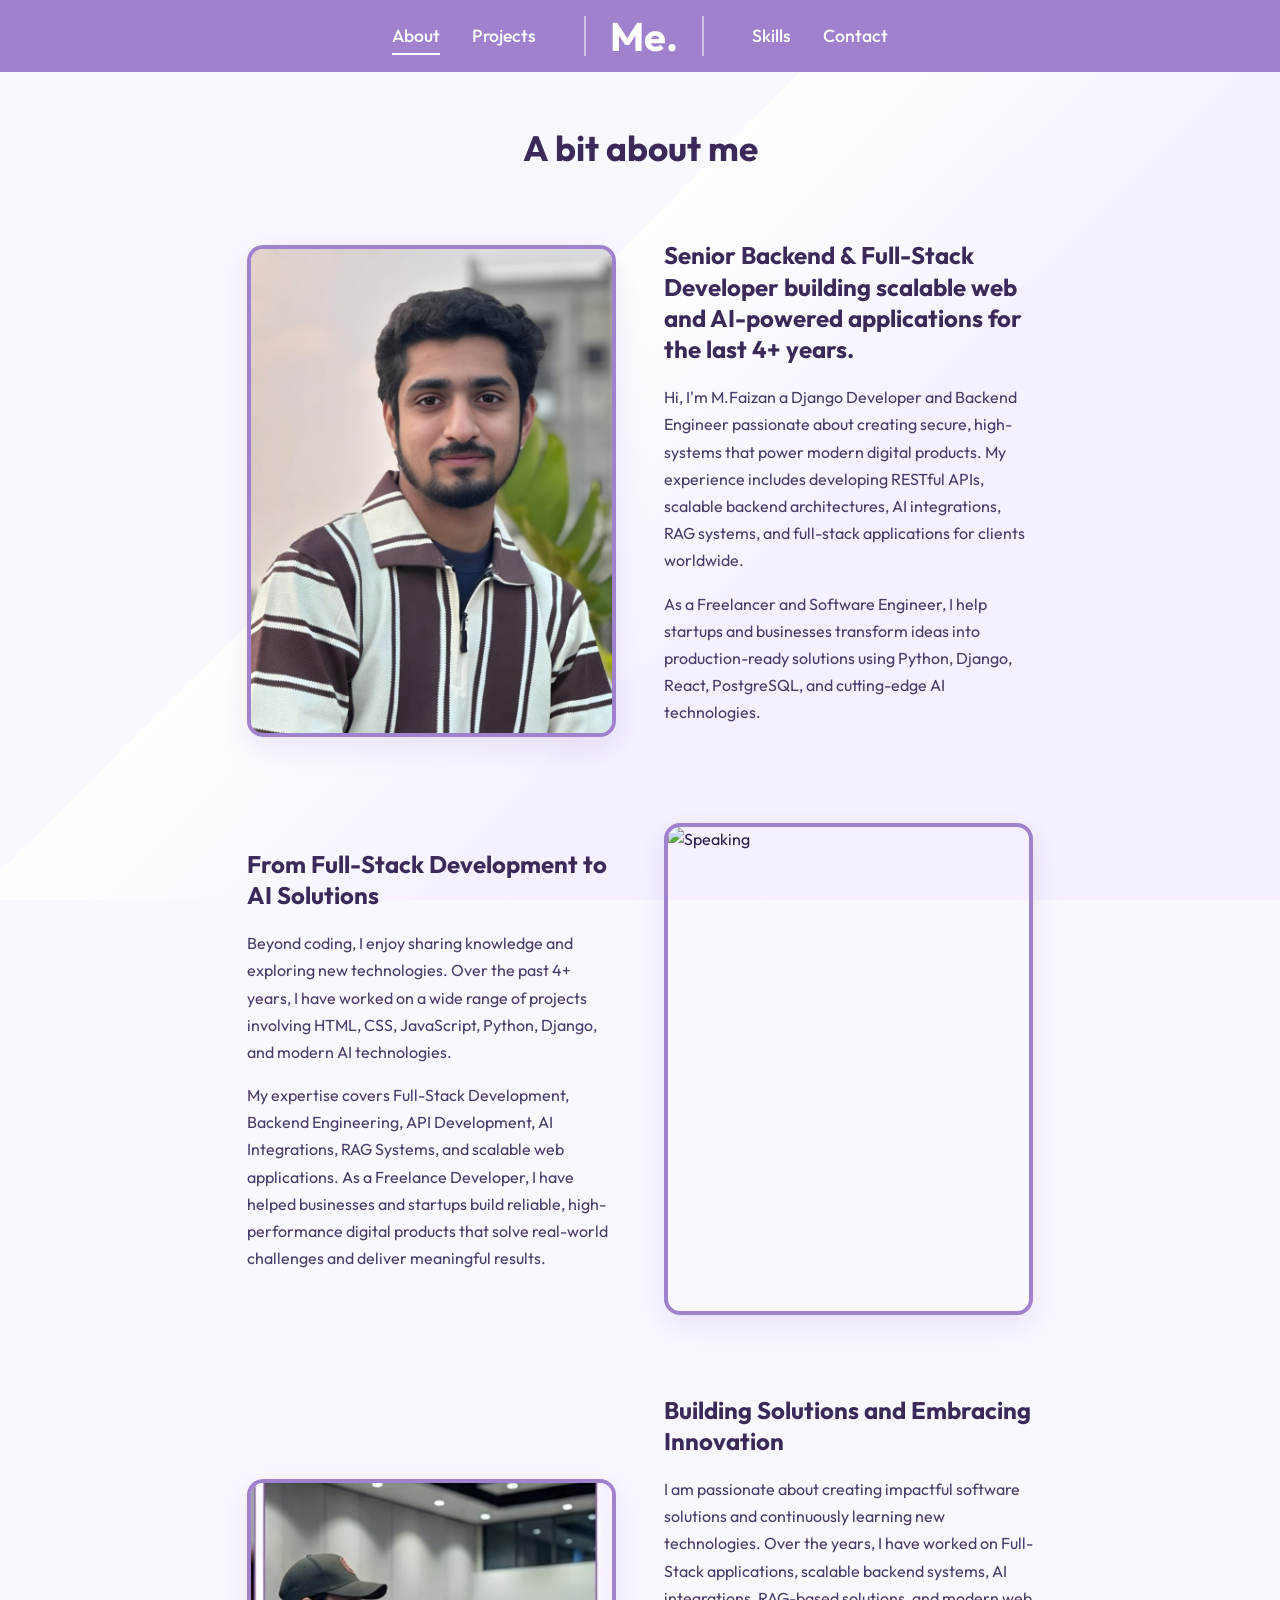
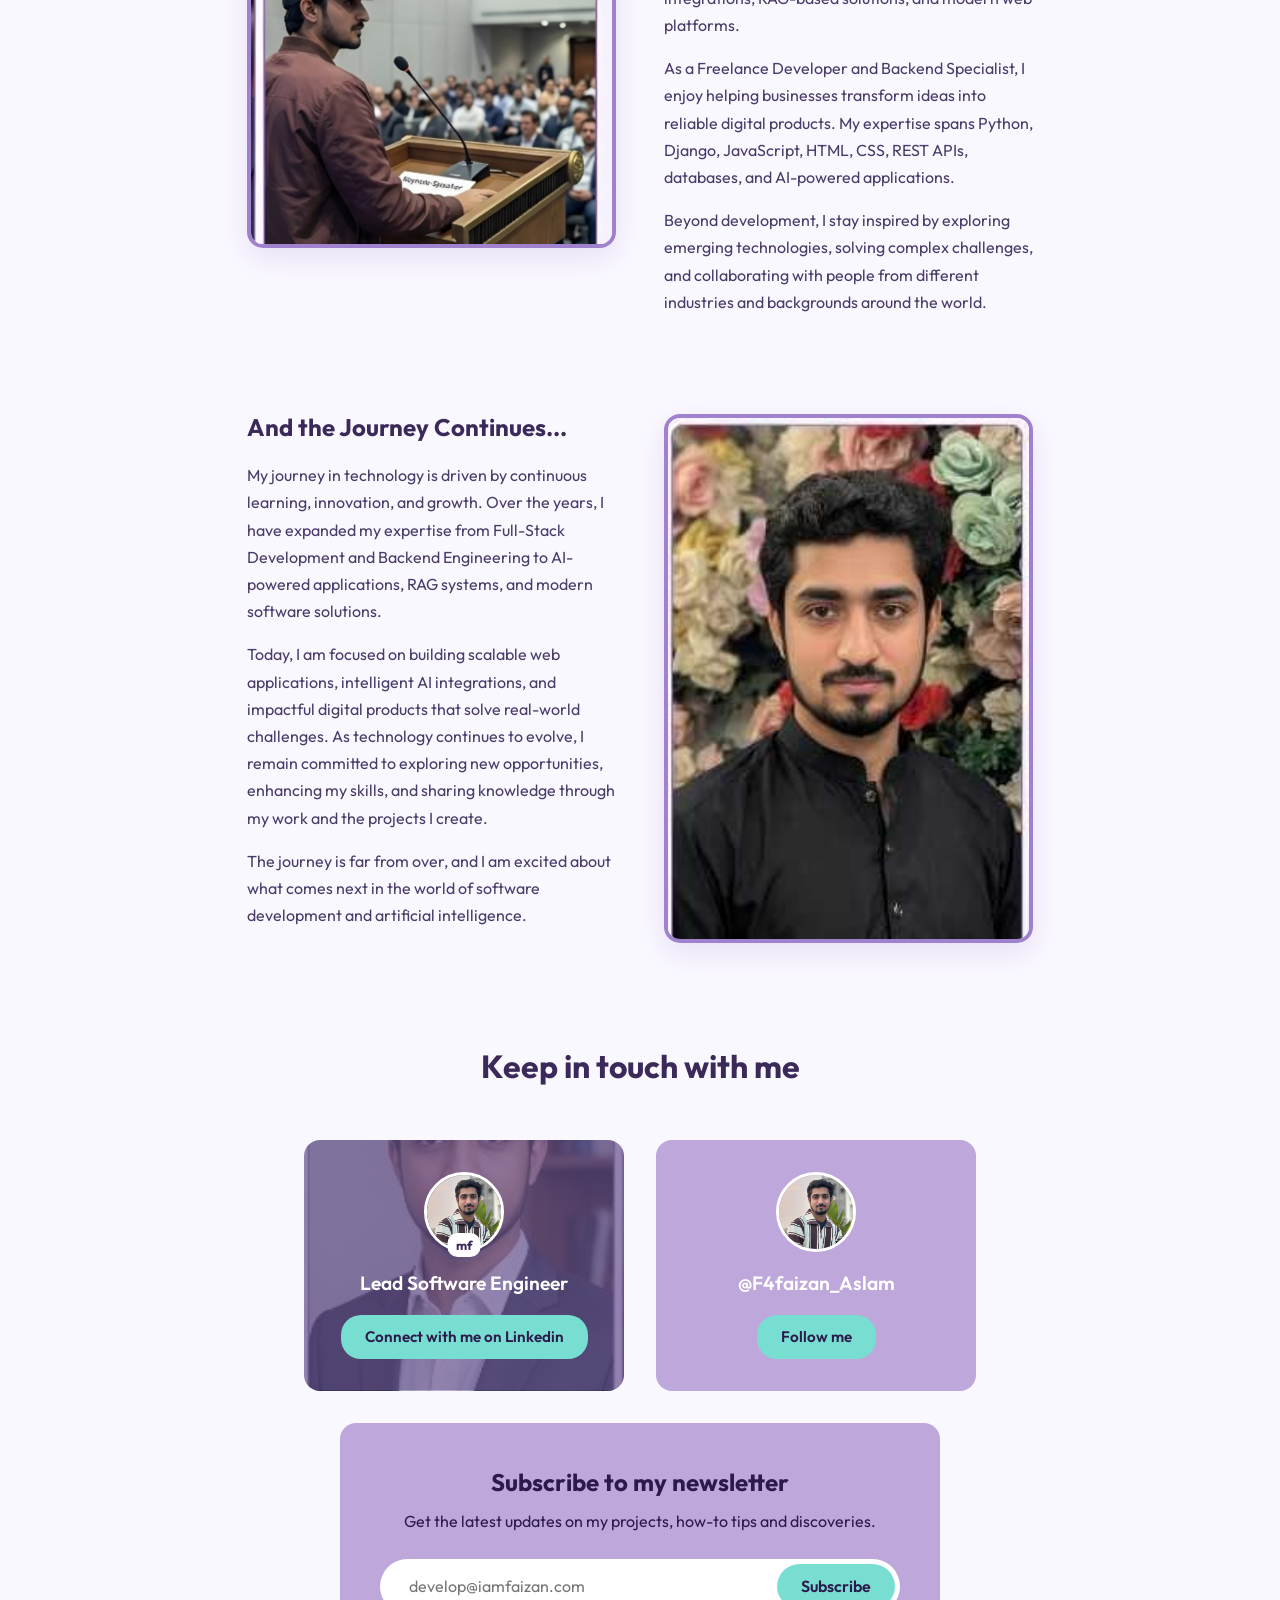
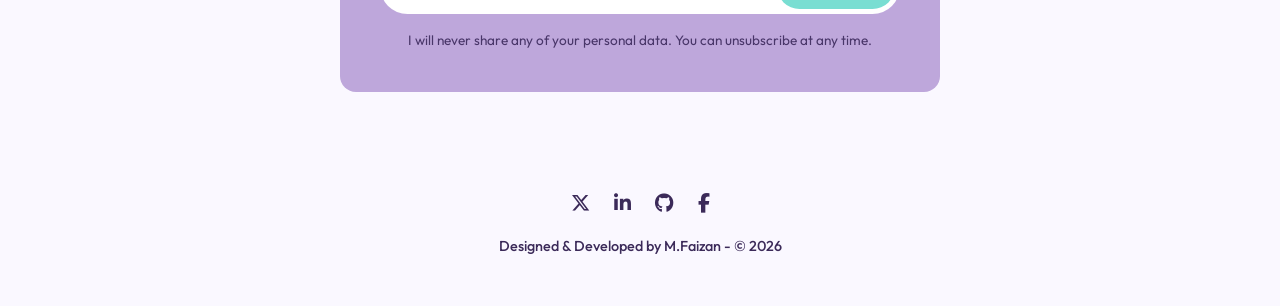
==== pages/About.html @ 6b193af8 "feat: initial commit for professional portfolio" ====
<!DOCTYPE html>
<html lang="en">
<head>
    <meta charset="UTF-8">
    <meta name="viewport" content="width=device-width, initial-scale=1.0">
    <title>Maya Shavin - About</title>
    <link rel="stylesheet" href="https://cdnjs.cloudflare.com/ajax/libs/font-awesome/6.5.2/css/all.min.css">
    <link href="https://fonts.googleapis.com/css2?family=Outfit:wght@300;400;500;600;700&display=swap" rel="stylesheet">
    <link rel="stylesheet" href="../css/style.css">
</head>
<body class="maya-layout">
    <nav class="maya-top-nav">
        <div class="nav-left">
            <a href="About.html" class="active">About</a>
            <a href="Projects.html">Projects</a>
        </div>
        <div class="nav-logo">
            <a href="Me.html" style="text-decoration: none; color: inherit;">
                <div class="logo-m">Me.</div>
            </a>
        </div>
        <div class="nav-right">
            <a href="Skills.html">Skills</a>
            <a href="contact.html">Contact</a>
        </div>
    </nav>

    <main class="maya-main-content">
        <section class="about-header-sec">
            <h1 class="about-title">A bit about me</h1>
        </section>

        <!-- ROW 1 -->
        <section class="maya-row row-image-left">
            <div class="maya-img-col">
                <img src="../images/avatar.jpg" alt="Maya Shavin">
            </div>
            <div class="maya-text-col">
                <h2>Senior Backend & Full-Stack Developer building scalable web and AI-powered applications for the last 4+ years.</h2>
                <p>Hi, I'm M.Faizan a Django Developer and Backend Engineer passionate about creating secure, high-systems that power modern digital products. My experience includes developing RESTful APIs, scalable backend architectures, AI integrations, RAG systems, and full-stack applications for clients worldwide.</p>
                <p>As a Freelancer and Software Engineer, I help startups and businesses transform ideas into production-ready solutions using Python, Django, React, PostgreSQL, and cutting-edge AI technologies.</p>
            </div>
        </section>

        <!-- ROW 2 -->
        <section class="maya-row row-image-right">
            <div class="maya-text-col">
                <h2>From Full-Stack Development to AI Solutions</h2>
                <p>Beyond coding, I enjoy sharing knowledge and exploring new technologies. Over the past 4+ years, I have worked on a wide range of projects involving HTML, CSS, JavaScript, Python, Django, and modern AI technologies.</p>
                <p>My expertise covers Full-Stack Development, Backend Engineering, API Development, AI Integrations, RAG Systems, and scalable web applications. As a Freelance Developer, I have helped businesses and startups build reliable, high-performance digital products that solve real-world challenges and deliver meaningful results.</p>
            </div>
            <div class="maya-img-col img-tall">
                <img src="../images/Gemini_Generated_Image_bkn9udbkn9udbkn9.png" alt="Speaking" fetchpriority="high">
            </div>
        </section>

        <!-- ROW 3 -->
        <section class="maya-row row-image-left">
            <div class="maya-img-col img-square">
                <img src="../images/box2.jpg" alt="Travel">
            </div>
            <div class="maya-text-col">
                <h2>Building Solutions and Embracing Innovation</h2>
                <p>I am passionate about creating impactful software solutions and continuously learning new technologies. Over the years, I have worked on Full-Stack applications, scalable backend systems, AI integrations, RAG-based solutions, and modern web platforms.</p>
                <p>As a Freelance Developer and Backend Specialist, I enjoy helping businesses transform ideas into reliable digital products. My expertise spans Python, Django, JavaScript, HTML, CSS, REST APIs, databases, and AI-powered applications.</p>
                <p>Beyond development, I stay inspired by exploring emerging technologies, solving complex challenges, and collaborating with people from different industries and backgrounds around the world.</p>
            </div>
        </section>

        <!-- ROW 4 -->
        <section class="maya-row row-image-right">
            <div class="maya-text-col">
                <h2>And the Journey Continues...</h2>
                <p>My journey in technology is driven by continuous learning, innovation, and growth. Over the years, I have expanded my expertise from Full-Stack Development and Backend Engineering to AI-powered applications, RAG systems, and modern software solutions.</p>
                <p>Today, I am focused on building scalable web applications, intelligent AI integrations, and impactful digital products that solve real-world challenges. As technology continues to evolve, I remain committed to exploring new opportunities, enhancing my skills, and sharing knowledge through my work and the projects I create.</p>
                <p>The journey is far from over, and I am excited about what comes next in the world of software development and artificial intelligence.</p>
            </div>
            <div class="maya-img-col img-natural">
                <img src="../images/box3.jpg" alt="Journey" style="object-position: top center;">
            </div>
        </section>

        <section class="keep-in-touch">
            <h2>Keep in touch with me</h2>
            <div class="touch-cards">
                <div class="touch-card linkedin-touch">
                    <div class="touch-avatar-wrap">
                        <img src="../images/avatar.jpg" alt="M.Faizan">
                        <div class="touch-name">mf</div>
                    </div>
                    <h3>Lead Software Engineer</h3>
                    <a href="https://www.linkedin.com/in/developbyfaizan" target="_blank" class="touch-btn touch-btn-cyan">Connect with me on Linkedin</a>
                </div>
                <div class="touch-card follow-touch">
                    <div class="touch-avatar-wrap">
                        <img src="../images/avatar.jpg" alt="M.Faizan">
                    </div>
                    <h3>@F4faizan_Aslam</h3>
                    <a href="https://x.com/F4faizan_Aslam" target="_blank" class="touch-btn touch-btn-cyan">Follow me</a>
                </div>
            </div>

            <div class="newsletter-box">
                <h3>Subscribe to my newsletter</h3>
                <p>Get the latest updates on my projects, how-to tips and discoveries.</p>
                <div class="newsletter-input-group">
                    <input type="email" id="newsletter-email" placeholder="develop@iamfaizan.com">
                    <button onclick="subscribeNewsletter()" class="touch-btn-cyan">Subscribe</button>
                </div>
                <div id="subscribe-message" style="display: none; color: #2c1a4d; margin-bottom: 1rem; font-weight: 600;"></div>
                <p class="privacy-text">I will never share any of your personal data. You can unsubscribe at any time.</p>
            </div>
        </section>
    </main>

    <footer class="maya-footer">
        <div class="maya-social-icons">
            <a href="https://x.com/F4faizan_Aslam" target="_blank"><i class="fa-brands fa-x-twitter"></i></a>
            <a href="https://www.linkedin.com/in/developbyfaizan" target="_blank"><i class="fa-brands fa-linkedin-in"></i></a>
            <a href="https://github.com/iamfaizan-ok" target="_blank"><i class="fa-brands fa-github"></i></a>
            <a href="https://www.facebook.com/share/1D6nk2pf7J/" target="_blank"><i class="fa-brands fa-facebook-f"></i></a>
        </div>
        <p>Designed & Developed by M.Faizan - © 2026</p>
    </footer>

    <script>
        function subscribeNewsletter() {
            var emailInput = document.getElementById('newsletter-email');
            var msg = document.getElementById('subscribe-message');
            if (emailInput.value.trim() !== '') {
                msg.textContent = "You have successfully subscribed to my newsletter. Thank you!";
                msg.style.display = 'block';
                emailInput.value = '';
            } else {
                msg.textContent = "Please enter your email address first.";
                msg.style.display = 'block';
            }
            
            setTimeout(function() {
                msg.style.display = 'none';
            }, 3000);
        }
    </script>
</body>
</html>
---- css/style.css ----
:root {
    --primary-purple: #956bd0;
    --light-purple: #d4c5eb;
    --bg-color: #faf6fc;
    --text-dark: #3a3a4c;
    --text-light: #6e6e80;
    --pink-btn: #f6b6cd;
    --cyan-btn: #89ded5;
    --white: #ffffff;
}

* {
    margin: 0;
    padding: 0;
    box-sizing: border-box;
}

body {
    font-family: 'Outfit', sans-serif;
    background-color: var(--bg-color);
    color: var(--text-dark);
    line-height: 1.6;
    background-image: linear-gradient(135deg, rgba(255, 255, 255, 0) 0%, rgba(255, 255, 255, 0) 40%, #ffffff 40%, #ffffff 60%, rgba(255, 255, 255, 0) 60%, rgba(255, 255, 255, 0) 100%);
    background-size: cover;
    background-attachment: fixed;
}

/* Navbar */
.navbar {
    background-color: var(--primary-purple);
    color: var(--white);
    display: flex;
    justify-content: center;
    align-items: center;
    padding: 1rem 2rem;
    gap: 3rem;
    position: sticky;
    top: 0;
    z-index: 1000;
}

.nav-links {
    display: flex;
    gap: 1.5rem;
}

.nav-links a {
    color: var(--white);
    text-decoration: none;
    font-weight: 500;
    font-size: 1.1rem;
    transition: opacity 0.3s;
}

.nav-links a:hover {
    opacity: 0.8;
}

.logo {
    display: flex;
    align-items: center;
    gap: 0.5rem;
    border-left: 2px solid rgba(255, 255, 255, 0.5);
    border-right: 2px solid rgba(255, 255, 255, 0.5);
    padding: 0 1.5rem;
}

.logo-m {
    font-size: 2.5rem;
    font-weight: 700;
    line-height: 1;
}

.logo-text {
    display: flex;
    flex-direction: column;
    font-size: 0.8rem;
    font-weight: 600;
    letter-spacing: 1px;
    line-height: 1.2;
}

/* Container */
.container {
    max-width: 1000px;
    margin: 0 auto;
    padding: 2rem;
}

/* Hero Section */
.hero {
    text-align: center;
    margin-top: 3rem;
}

.hero h1 {
    font-size: 2.2rem;
    font-weight: 600;
    margin-bottom: 3rem;
    color: var(--text-dark);
}

.image-grid {
    display: grid;
    grid-template-columns: 2fr 1fr 1fr;
    grid-template-rows: 200px 200px;
    gap: 1rem;
    margin-bottom: 4rem;
}

.grid-item {
    border-radius: 12px;
    overflow: hidden;
}

.grid-item img {
    width: 100%;
    height: 100%;
    object-fit: cover;
    display: block;
}

.item-1 {
    grid-row: 1 / 3;
    grid-column: 1 / 2;
}

.item-1 img {
    transform: scale(1.15);
    object-position: center 20%;
}

.item-2 {
    grid-row: 1 / 2;
    grid-column: 2 / 3;
}

.item-3 {
    grid-row: 1 / 2;
    grid-column: 3 / 4;
}

.item-3 img {
    object-fit: cover;
    object-position: center 15%;
}

.item-4 {
    grid-row: 2 / 3;
    grid-column: 2 / 4;
}

.item-4 img {
    object-position: center 20%;
    transform: scale(1.15);
}

/* Intro Section */
.intro {
    text-align: center;
    margin-bottom: 5rem;
}

.intro p {
    font-size: 1.2rem;
    font-weight: 400;
    margin-bottom: 2rem;
    color: var(--text-dark);
}

/* Buttons */
.btn {
    display: inline-flex;
    align-items: center;
    justify-content: center;
    gap: 0.5rem;
    padding: 0.8rem 1.5rem;
    border-radius: 30px;
    text-decoration: none;
    font-weight: 500;
    border: none;
    cursor: pointer;
    font-family: inherit;
    font-size: 1rem;
    transition: transform 0.2s, box-shadow 0.2s;
}

.btn:hover {
    transform: translateY(-2px);
    box-shadow: 0 4px 12px rgba(0, 0, 0, 0.1);
}

.btn-pink {
    background-color: var(--pink-btn);
    color: var(--text-dark);
}

.btn-cyan {
    background-color: var(--cyan-btn);
    color: var(--text-dark);
}

/* Blog Section */
.blog {
    text-align: center;
    margin-bottom: 5rem;
}

.blog h2 {
    color: var(--text-dark);
    font-size: 1.5rem;
    font-weight: 700;
    margin-bottom: 1rem;
    letter-spacing: 1px;
}

.blog>p {
    font-size: 1.1rem;
    margin-bottom: 3rem;
}

.blog-featured {
    width: 100%;
    border-radius: 12px;
    overflow: hidden;
    margin-bottom: 1rem;
    box-shadow: 0 10px 30px rgba(0, 0, 0, 0.05);
    aspect-ratio: 16 / 8; /* Notebook proportion */
}

.blog-featured img {
    width: 100%;
    height: 100%;
    object-fit: cover;
    transform: scale(1.3); /* Higher zoom to cut out all table background */
    object-position: center;
    display: block;
}

.ai-generated-text {
    font-size: 1.1rem;
    color: var(--text-dark);
    margin-bottom: 3rem;
    line-height: 1.6;
}

.blog-cards {
    display: grid;
    grid-template-columns: repeat(3, 1fr);
    gap: 1.5rem;
    margin-bottom: 3rem;
}

.card {
    background-color: var(--light-purple);
    border-radius: 12px;
    overflow: hidden;
    text-align: left;
    transition: transform 0.3s;
}

.card:hover {
    transform: translateY(-5px);
}

.card img {
    width: 100%;
    height: 160px;
    object-fit: cover;
}

.card-content {
    padding: 1.5rem;
}

.card-content h3 {
    font-size: 1.1rem;
    font-weight: 600;
    line-height: 1.4;
    color: var(--text-dark);
}

.btn-articles {
    padding: 0.6rem 1.5rem;
}

/* Quick Links */
.quick-links {
    text-align: center;
    margin-bottom: 3rem;
}

.quick-links h2 {
    font-size: 1.5rem;
    font-weight: 700;
    letter-spacing: 1px;
}

/* Social Cards */
.social-cards {
    display: flex;
    justify-content: center;
    gap: 2rem;
    margin-bottom: 4rem;
}

.social-card {
    background-color: var(--light-purple);
    border-radius: 16px;
    padding: 2rem;
    text-align: center;
    position: relative;
    overflow: hidden;
    box-shadow: 0 4px 15px rgba(0, 0, 0, 0.05);
}

.linkedin-card {
    flex: 2;
    background: linear-gradient(rgba(0, 0, 0, 0.5), rgba(0, 0, 0, 0.5)), url('../images/avatar.jpg') center/cover;
    color: white;
}

.linkedin-card h3 {
    color: white;
}

.follow-card {
    flex: 1;
}

.avatar-container {
    width: 80px;
    height: 80px;
    border-radius: 50%;
    overflow: hidden;
    margin: 0 auto 1rem;
    border: 3px solid var(--white);
}

.avatar-container img {
    width: 100%;
    height: 100%;
    object-fit: cover;
    object-position: top center;
}

.social-card h3 {
    font-size: 1.2rem;
    margin-bottom: 1.5rem;
    font-weight: 500;
}

/* Newsletter Section */
.newsletter {
    background-color: var(--light-purple);
    border-radius: 16px;
    padding: 3rem;
    text-align: center;
    margin-bottom: 4rem;
    max-width: 800px;
    margin-left: auto;
    margin-right: auto;
}

.newsletter h3 {
    font-size: 1.5rem;
    margin-bottom: 1rem;
    font-weight: 600;
}

.newsletter p {
    margin-bottom: 2rem;
    color: var(--text-dark);
}

.subscribe-form {
    display: flex;
    background-color: var(--white);
    border-radius: 30px;
    padding: 0.3rem;
    margin-bottom: 1rem;
    box-shadow: 0 2px 10px rgba(0, 0, 0, 0.05);
}

.subscribe-form input {
    flex: 1;
    border: none;
    padding: 0 1.5rem;
    font-family: inherit;
    font-size: 1rem;
    background: transparent;
    outline: none;
    color: var(--text-dark);
}

.subscribe-form button {
    padding: 0.8rem 2rem;
}

.disclaimer {
    font-size: 0.85rem !important;
    color: var(--text-light) !important;
    margin-bottom: 0 !important;
}

/* Footer */
footer {
    text-align: center;
    padding: 3rem 0;
    color: var(--text-dark);
}

.social-icons {
    display: flex;
    justify-content: center;
    gap: 1.5rem;
    margin-bottom: 1.5rem;
    font-size: 1.2rem;
}

.social-icons a {
    color: var(--text-dark);
    transition: color 0.3s;
}

.social-icons a:hover {
    color: var(--primary-purple);
}

footer p {
    font-size: 0.9rem;
    font-weight: 500;
}

@media (max-width: 768px) {
    .navbar {
        flex-direction: column;
        padding: 1rem;
        gap: 1rem;
    }

    .image-grid {
        grid-template-columns: 1fr;
        grid-template-rows: auto;
    }

    .item-1,
    .item-2,
    .item-3,
    .item-4 {
        grid-column: 1;
        grid-row: auto;
        height: 200px;
    }

    .blog-cards {
        grid-template-columns: 1fr;
    }

    .social-cards {
        flex-direction: column;
    }
}

/* Maya Layout specific styling for About.html */
body.maya-layout {
    background-color: #faf8ff;
    /* very light purple/pink background */
    font-family: 'Outfit', sans-serif;
    color: #2c1a4d;
    margin: 0;
    padding: 0;
    overflow-x: hidden;
}

/* Diagonal Background Accents (optional, simplified) */
body.maya-layout::before {
    content: '';
    position: fixed;
    top: 0;
    left: 0;
    right: 0;
    bottom: 0;
    background: linear-gradient(135deg, rgba(255, 255, 255, 0) 40%, rgba(240, 230, 255, 0.5) 60%);
    z-index: -1;
    pointer-events: none;
}

.maya-top-nav {
    display: flex;
    justify-content: center;
    align-items: center;
    background-color: #9f81cd;
    /* header purple */
    color: white;
    padding: 1rem 2rem;
    gap: 3rem;
    position: sticky;
    top: 0;
    z-index: 100;
}

.maya-top-nav a {
    color: white;
    text-decoration: none;
    font-weight: 500;
    font-size: 1.1rem;
    transition: opacity 0.3s;
    position: relative;
}

.maya-top-nav a:hover {
    opacity: 0.8;
}

.maya-top-nav a.active::after {
    content: '';
    position: absolute;
    bottom: -5px;
    left: 0;
    right: 0;
    height: 2px;
    background-color: white;
}

.nav-left,
.nav-right {
    display: flex;
    gap: 2rem;
    align-items: center;
}

.nav-logo {
    display: flex;
    align-items: center;
    gap: 1rem;
    border-left: 2px solid rgba(255, 255, 255, 0.5);
    border-right: 2px solid rgba(255, 255, 255, 0.5);
    padding: 0 1.5rem;
}

.logo-m {
    font-size: 2.5rem;
    font-weight: 700;
}

.logo-divider {
    width: 2px;
    height: 35px;
    background-color: rgba(255, 255, 255, 0.5);
}

.logo-text {
    font-size: 1rem;
    font-weight: 700;
    line-height: 1.1;
    letter-spacing: 1px;
}

.maya-main-content {
    max-width: 850px;
    margin: 0 auto;
    padding: 3rem 2rem;
}

.about-header-sec {
    text-align: center;
    margin-bottom: 4rem;
}

.about-title {
    font-size: 2.2rem;
    font-weight: 700;
    color: #3b2a59;
}

.maya-row {
    display: flex;
    gap: 3rem;
    align-items: center;
    margin-bottom: 5rem;
}

.maya-row.row-image-right {
    flex-direction: row;
}

.maya-row.row-image-left {
    flex-direction: row;
}

/* Flex behavior for columns */
.maya-text-col {
    flex: 1;
}

.maya-img-col {
    flex: 1;
    display: flex;
    justify-content: center;
}

.maya-img-col img {
    max-width: 100%;
    border-radius: 16px;
    border: 4px solid #9f81cd;
    box-shadow: 0 10px 30px rgba(159, 129, 205, 0.2);
    object-fit: cover;
}

/* Image Aspect Ratios based on screenshot */
.maya-img-col img {
    aspect-ratio: 3/4;
    /* default tall portrait */
    width: 100%;
    max-width: 400px;
    max-height: 500px;
}

.maya-img-col.img-tall img {
    aspect-ratio: 3/4;
}

.maya-img-col.img-square img {
    aspect-ratio: 1/1; /* Keeps it square as it originally was */
    width: 100%;
    height: 100%; /* Force height to fill the box */
    max-width: 100%;
    max-height: none;
    object-fit: cover; /* Ensures no white space */
    object-position: center;
}

.maya-img-col.img-natural img {
    aspect-ratio: auto;
    width: 100%;
    max-width: 100%;
    max-height: none;
    height: auto;
}

.maya-text-col h2 {
    font-size: 1.5rem;
    color: #3b2a59;
    margin-bottom: 1.2rem;
    line-height: 1.3;
}

.maya-text-col p {
    font-size: 1rem;
    line-height: 1.7;
    color: #4a3b69;
    margin-bottom: 1rem;
}

.inline-link {
    color: #2c1a4d;
    text-decoration: underline;
    font-weight: 600;
}

/* Keep in Touch section */
.keep-in-touch {
    text-align: center;
    margin-top: 6rem;
}

.keep-in-touch h2 {
    font-size: 2rem;
    color: #3b2a59;
    margin-bottom: 3rem;
}

.touch-cards {
    display: flex;
    justify-content: center;
    gap: 2rem;
    margin-bottom: 2rem;
}

.touch-card {
    background-color: #bea7db;
    border-radius: 16px;
    padding: 2rem;
    width: 320px;
    display: flex;
    flex-direction: column;
    align-items: center;
    color: white;
    position: relative;
    overflow: hidden;
}

.linkedin-touch {
    background-image: linear-gradient(rgba(100, 80, 140, 0.7), rgba(100, 80, 140, 0.7)), url('../images/box4.jpg');
    background-size: cover;
    background-position: center;
}

.touch-avatar-wrap {
    position: relative;
    width: 80px;
    height: 80px;
    margin-bottom: 1rem;
}

.touch-avatar-wrap img {
    width: 100%;
    height: 100%;
    border-radius: 50%;
    object-fit: cover;
    border: 3px solid white;
}

.touch-name {
    position: absolute;
    bottom: -5px;
    left: 50%;
    transform: translateX(-50%);
    background: white;
    color: #3b2a59;
    font-size: 0.8rem;
    font-weight: bold;
    padding: 2px 8px;
    border-radius: 10px;
}

.touch-card h3 {
    font-size: 1.2rem;
    margin-bottom: 1rem;
    font-weight: 600;
}

.touch-btn {
    text-decoration: none;
    padding: 0.6rem 1.5rem;
    border-radius: 20px;
    font-weight: 600;
    font-size: 0.95rem;
    display: inline-block;
    transition: opacity 0.3s;
}

.touch-btn:hover {
    opacity: 0.9;
}

.touch-btn-cyan {
    background-color: #79ded2;
    color: #2c1a4d;
    border: none;
    cursor: pointer;
}

/* Newsletter */
.newsletter-box {
    background-color: #bea7db;
    border-radius: 16px;
    padding: 2.5rem;
    max-width: 600px;
    margin: 0 auto;
    color: #2c1a4d;
}

.newsletter-box h3 {
    font-size: 1.5rem;
    margin-bottom: 0.5rem;
}

.newsletter-box p {
    font-size: 1rem;
    margin-bottom: 1.5rem;
}

.newsletter-input-group {
    display: flex;
    background: white;
    border-radius: 30px;
    padding: 5px;
    margin-bottom: 1rem;
}

.newsletter-input-group input {
    flex: 1;
    border: none;
    outline: none;
    padding: 0.8rem 1.5rem;
    border-radius: 30px;
    font-family: inherit;
    font-size: 1rem;
}

.newsletter-input-group button {
    padding: 0.8rem 1.5rem;
    border-radius: 30px;
    font-weight: 600;
    font-family: inherit;
    font-size: 1rem;
}

.privacy-text {
    font-size: 0.85rem !important;
    margin-bottom: 0 !important;
    opacity: 0.8;
}

/* Footer */
.maya-footer {
    text-align: center;
    padding: 3rem 2rem;
    color: #3b2a59;
}

.maya-social-icons {
    display: flex;
    justify-content: center;
    gap: 1.5rem;
    margin-bottom: 1rem;
}

.maya-social-icons a {
    color: #3b2a59;
    font-size: 1.2rem;
    transition: color 0.3s;
}

.maya-social-icons a:hover {
    color: #9f81cd;
}

.maya-footer p {
    font-size: 0.9rem;
    font-weight: 500;
}

/* VS Code Marketplace Mockup */
.marketplace-mockup {
    background: #fff;
    border: 1px solid #e0d8ef;
    border-radius: 8px;
    overflow: hidden;
    font-family: 'Segoe UI', Tahoma, Geneva, Verdana, sans-serif;
    box-shadow: 0 10px 30px rgba(159, 129, 205, 0.08);
    margin-bottom: 2rem;
}

.mp-navbar {
    background: #1e1e1e;
    color: #cccccc;
    display: flex;
    justify-content: space-between;
    align-items: center;
    padding: 8px 15px;
    font-size: 0.85rem;
}

.mp-nav-left {
    display: flex;
    align-items: center;
    gap: 8px;
    font-weight: 600;
}
.mp-nav-left i { color: #0078d7; font-size: 1.1rem; }

.mp-nav-right {
    display: flex;
    align-items: center;
    gap: 15px;
}

.mp-search {
    display: flex;
    align-items: center;
    background: #333333;
    border: 1px solid #555555;
    padding: 2px 8px;
    border-radius: 2px;
}
.mp-search input {
    background: transparent;
    border: none;
    color: white;
    outline: none;
    width: 150px;
    font-size: 0.8rem;
}

.mp-breadcrumbs {
    background: #252526;
    color: #cccccc;
    display: flex;
    justify-content: space-between;
    padding: 6px 15px;
    font-size: 0.8rem;
}
.mp-breadcrumbs a { color: #0078d7; text-decoration: none; }

.mp-header {
    display: flex;
    padding: 20px 30px;
    gap: 25px;
    background: #f4f6f8;
    border-bottom: 1px solid #e0e0e0;
}

.mp-icon {
    width: 100px;
    height: 100px;
    flex-shrink: 0;
    background: #e1e8ed;
    border-radius: 8px;
    overflow: hidden;
    display: flex;
    align-items: center;
    justify-content: center;
}
.mp-icon img {
    width: 100%;
    height: 100%;
    object-fit: cover;
}

.mp-header-info {
    flex: 1;
}

.mp-header-info h2 {
    font-size: 1.6rem;
    color: #1e1e1e;
    margin-bottom: 6px;
    display: flex;
    align-items: center;
    gap: 10px;
}

.mp-badge {
    background: #d83b01;
    color: white;
    font-size: 0.65rem;
    padding: 2px 6px;
    border-radius: 4px;
    text-transform: uppercase;
    font-weight: bold;
}

.mp-author {
    font-size: 0.85rem;
    color: #666;
    margin-bottom: 12px;
    display: flex;
    align-items: center;
    gap: 8px;
}
.mp-author i { color: #666; }
.mp-author i.fa-heart { color: #d83b01; }

.mp-header-info p {
    font-size: 0.95rem;
    color: #333;
    margin-bottom: 15px;
    max-width: 600px;
    line-height: 1.5;
}

.mp-actions {
    display: flex;
    align-items: center;
    gap: 15px;
}

.mp-btn-install {
    background: #0078d4;
    color: white;
    border: none;
    padding: 6px 20px;
    font-size: 0.9rem;
    font-weight: 600;
    border-radius: 2px;
    cursor: pointer;
}
.mp-btn-install:hover { background: #006cbe; }

.mp-trouble {
    font-size: 0.8rem;
    color: #0078d4;
    text-decoration: none;
}

.mp-tabs {
    display: flex;
    padding: 0 30px;
    border-bottom: 1px solid #e0e0e0;
    gap: 30px;
}

.mp-tabs span {
    padding: 12px 0;
    font-size: 0.9rem;
    color: #666;
    cursor: pointer;
    border-bottom: 2px solid transparent;
}
.mp-tabs span.active {
    color: #0078d4;
    border-bottom-color: #0078d4;
    font-weight: 600;
}

.mp-body {
    display: flex;
    padding: 25px 30px;
    gap: 40px;
}

.mp-content {
    flex: 3;
}
.mp-content h3 {
    font-size: 1.3rem;
    color: #1e1e1e;
    margin-bottom: 15px;
    border-bottom: 1px solid #eee;
    padding-bottom: 8px;
}

.mp-content p {
    font-size: 0.95rem;
    color: #333;
    line-height: 1.6;
    margin-bottom: 15px;
}

.mp-sidebar {
    flex: 1;
}

.mp-sidebar-section {
    margin-bottom: 25px;
}

.mp-sidebar-section h4 {
    font-size: 0.85rem;
    color: #666;
    margin-bottom: 8px;
    font-weight: 600;
}

.mp-tags {
    display: flex;
    flex-wrap: wrap;
    gap: 6px;
}

.mp-tag {
    border: 1px solid #ddd;
    padding: 2px 8px;
    font-size: 0.75rem;
    color: #444;
    border-radius: 2px;
    background: #fcfcfc;
}

/* Projects Hero */
.projects-hero {
    text-align: center;
    margin-bottom: 5rem;
    padding-top: 1rem;
}

.projects-hero h1 {
    font-size: 2.2rem;
    color: #3b2a59;
    font-weight: 700;
    margin-bottom: 2rem;
}

.projects-hero-links {
    display: flex;
    justify-content: center;
    align-items: center;
    gap: 2.5rem;
}

.btn-sponsor {
    background-color: #ffb6d3;
    color: #3b2a59;
    padding: 0.8rem 1.8rem;
    border-radius: 30px;
    text-decoration: none;
    font-weight: 600;
    display: inline-flex;
    align-items: center;
    gap: 0.5rem;
    transition: transform 0.2s, box-shadow 0.2s;
}

.btn-sponsor:hover {
    transform: translateY(-2px);
    box-shadow: 0 4px 12px rgba(255, 182, 211, 0.4);
}

.link-coffee {
    color: #48a9a6;
    text-decoration: none;
    font-weight: 600;
    display: inline-flex;
    align-items: center;
    gap: 0.5rem;
    border-bottom: 1px solid transparent;
    padding-bottom: 2px;
    transition: color 0.3s, border-color 0.3s;
}

.link-coffee i {
    color: #48a9a6;
}

.link-coffee:hover {
    color: #357a78;
    border-color: #357a78;
}

/* Projects Page specific */
.projects-page {
    max-width: 900px;
}

.project-item {
    margin-bottom: 5rem;
}

.project-card {
    background: #fff;
    border-radius: 12px;
    padding: 1.5rem;
    box-shadow: 0 10px 30px rgba(159, 129, 205, 0.08);
    margin-bottom: 1.5rem;
}

.browser-mockup {
    border-radius: 8px;
    overflow: hidden;
    background: #fff;
    border: 1px solid #e0d8ef;
    margin-bottom: 2rem;
}

.browser-header {
    background: #f5f5f5;
    border-bottom: 1px solid #e0d8ef;
    padding: 10px 15px;
    display: flex;
    align-items: center;
}

.browser-dots {
    display: flex;
    gap: 6px;
}

.browser-dots span {
    width: 12px;
    height: 12px;
    border-radius: 50%;
}

.dot-red {
    background: #ff5f56;
}

.dot-yellow {
    background: #ffbd2e;
}

.dot-green {
    background: #27c93f;
}

.browser-content {
    width: 100%;
}

.browser-content img {
    width: 100%;
    height: auto;
    display: block;
    /* Removed aspect-ratio and object-fit so the full image (header to footer) is visible */
}

/* Project Details Styling */
.project-details {
    padding: 0 1rem;
}

.project-header-row {
    display: flex;
    justify-content: space-between;
    align-items: center;
    margin-bottom: 0.5rem;
}

.project-title {
    font-size: 1.8rem;
    color: #3b2a59;
    font-weight: 700;
}

.project-links {
    display: flex;
    gap: 1rem;
}

.project-links a {
    color: #4a3b69;
    font-size: 1.2rem;
    transition: color 0.3s;
}

.project-links a:hover {
    color: #9f81cd;
}

.project-subtitle {
    font-size: 1rem;
    color: #6e6e80;
    margin-bottom: 2rem;
}

.project-meta-grid {
    display: grid;
    grid-template-columns: 1fr 2fr;
    gap: 2rem;
}

.meta-col h4 {
    font-size: 0.85rem;
    color: #6e6e80;
    margin-bottom: 0.8rem;
    text-transform: uppercase;
    letter-spacing: 1px;
}

.tag-list {
    display: flex;
    flex-wrap: wrap;
    gap: 0.5rem;
}

.tag {
    background: #fff;
    border: 1px solid #e0d8ef;
    color: #4a3b69;
    padding: 0.3rem 0.8rem;
    border-radius: 6px;
    font-size: 0.85rem;
    font-weight: 500;
    transition: background 0.3s;
}

.tag:hover {
    background: #f5f0fa;
}

.project-divider {
    border: 0;
    height: 1px;
    background: #e6ddf2;
    margin: 4rem 0;
}

/* Responsive tweaks */
@media (max-width: 768px) {
    .maya-top-nav {
        flex-direction: column;
        gap: 1rem;
    }

    .maya-row {
        flex-direction: column !important;
        gap: 2rem;
    }

    .touch-cards {
        flex-direction: column;
        align-items: center;
    }

    .project-header-row {
        flex-direction: column;
        align-items: flex-start;
        gap: 1rem;
    }

    .project-meta-grid {
        grid-template-columns: 1fr;
    }

    .laptop-mockup {
        width: 100%;
    }
}

/* Contact Page Specific */
.contact-page {
    max-width: 800px;
}

.contact-keep-in-touch {
    margin-bottom: 6rem;
    text-align: center;
}

.contact-keep-in-touch h1 {
    font-size: 2.2rem;
    color: #3b2a59;
    font-weight: 700;
    margin-bottom: 3rem;
    line-height: 1.3;
}

.contact-social-grid {
    display: grid;
    grid-template-columns: 3fr 2fr;
    gap: 1.5rem;
    margin-bottom: 1.5rem;
}

.contact-card {
    border-radius: 16px;
    padding: 2.5rem;
    display: flex;
    flex-direction: column;
    align-items: center;
    justify-content: center;
    box-shadow: 0 4px 15px rgba(0, 0, 0, 0.05);
}

.linkedin-card-wide {
    background: linear-gradient(rgba(100, 80, 140, 0.7), rgba(100, 80, 140, 0.7)), url('../images/box4.jpg');
    background-size: cover;
    background-position: center;
    color: white;
}

.linkedin-card-wide h3 {
    color: white;
    font-size: 1.3rem;
    margin-bottom: 1.5rem;
}

.follow-card-square {
    background-color: #d4c5eb;
    color: #3b2a59;
}

.follow-card-square h3 {
    color: #3b2a59;
    font-size: 1.3rem;
    margin-bottom: 1.5rem;
    font-weight: 600;
}

.contact-pill-btn {
    background-color: #89ded5;
    color: #2c1a4d;
    padding: 0.6rem 1.8rem;
    border-radius: 50px;
    font-weight: 600;
    text-decoration: none;
    display: inline-block;
    transition: opacity 0.3s;
}

.contact-pill-btn:hover {
    opacity: 0.9;
}

.contact-avatar {
    width: 80px;
    height: 80px;
    border-radius: 50%;
    border: 3px solid white;
    overflow: hidden;
    margin-bottom: 1rem;
}

.contact-avatar img {
    width: 100%;
    height: 100%;
    object-fit: cover;
}

.contact-newsletter {
    background-color: #d4c5eb;
    border-radius: 16px;
    padding: 2.5rem;
    text-align: left;
}

.contact-newsletter h3 {
    font-size: 1.3rem;
    color: #3b2a59;
    margin-bottom: 0.5rem;
    font-weight: 600;
}

.contact-newsletter p {
    color: #3b2a59;
    margin-bottom: 1.5rem;
}

.contact-newsletter .privacy-text {
    font-size: 0.85rem;
    margin-bottom: 0;
    opacity: 0.8;
}

.contact-newsletter .newsletter-input-group {
    display: flex;
    background: white;
    border-radius: 30px;
    padding: 5px;
    margin-bottom: 1rem;
}

.contact-newsletter .newsletter-input-group input {
    flex: 1;
    border: none;
    outline: none;
    padding: 0.8rem 1.5rem;
    border-radius: 30px;
    font-family: inherit;
    font-size: 1rem;
}

.contact-newsletter .btn-cyan {
    background-color: #89ded5;
    color: #2c1a4d;
    border: none;
    padding: 0.8rem 1.8rem;
    border-radius: 30px;
    font-weight: 600;
    cursor: pointer;
    text-decoration: none;
    transition: opacity 0.3s;
}

.contact-newsletter .btn-cyan:hover {
    opacity: 0.9;
}

/* Contact Form */
.contact-form-section {
    text-align: center;
}

.contact-form-section h2 {
    font-size: 1.8rem;
    color: #3b2a59;
    font-weight: 700;
    margin-bottom: 2rem;
}

.contact-form-box {
    background-color: #d4c5eb;
    border-radius: 16px;
    padding: 3rem;
    text-align: left;
}

.form-instruction {
    font-size: 0.85rem;
    color: #3b2a59;
    margin-bottom: 2rem;
}

.form-group {
    margin-bottom: 1.5rem;
}

.form-group label {
    display: block;
    font-weight: 600;
    color: #3b2a59;
    margin-bottom: 0.5rem;
}

.form-group label .required {
    color: #ff5f56;
}

.form-group input,
.form-group textarea {
    width: 100%;
    padding: 1rem;
    border: none;
    border-radius: 8px;
    background-color: white;
    font-family: inherit;
    font-size: 1rem;
    color: #3b2a59;
    outline: none;
    resize: vertical;
}

.form-group input::placeholder,
.form-group textarea::placeholder {
    color: #a0a0a0;
}

.form-actions {
    display: flex;
    align-items: center;
    gap: 1.5rem;
    margin-top: 2rem;
}

.btn-send {
    background-color: #ffb6d3;
    color: #3b2a59;
    border: none;
    padding: 0.8rem 1.8rem;
    border-radius: 30px;
    font-weight: 600;
    font-size: 1rem;
    cursor: pointer;
    display: inline-flex;
    align-items: center;
    gap: 0.5rem;
    transition: transform 0.2s, box-shadow 0.2s;
}

.btn-send:hover {
    transform: translateY(-2px);
    box-shadow: 0 4px 12px rgba(255, 182, 211, 0.4);
}

.btn-clear {
    background: transparent;
    border: none;
    color: #48a9a6;
    font-weight: 600;
    font-size: 1rem;
    cursor: pointer;
    text-decoration: none;
}

.btn-clear:hover {
    color: #357a78;
    text-decoration: underline;
}

@media (max-width: 768px) {
    .contact-social-grid {
        grid-template-columns: 1fr;
    }
}

/* Skills Page specific styles */
.skills-page {
    text-align: center;
    max-width: 1000px;
    margin: 0 auto;
}

.skills-hero {
    margin: 4rem auto;
    max-width: 800px;
}

.skills-hero h1 {
    font-size: 2.2rem;
    font-weight: 600;
    color: var(--text-dark);
    margin-bottom: 2rem;
    line-height: 1.4;
}

.skills-hero-action {
    margin-bottom: 4rem;
}

.skills-section {
    margin-bottom: 5rem;
    text-align: left;
}

.section-title {
    font-size: 1.3rem;
    font-weight: 500;
    color: var(--text-dark);
    margin-bottom: 2rem;
    display: flex;
    align-items: center;
    gap: 0.8rem;
}

.books-grid {
    display: grid;
    grid-template-columns: repeat(3, 1fr);
    gap: 1.5rem;
}

.book-card {
    background: var(--white);
    border-radius: 8px;
    overflow: hidden;
    display: flex;
    flex-direction: column;
    border: 1px solid #e0e0e0;
}

.book-img-wrapper {
    width: 100%;
    height: 300px;
    background: #f9f9f9;
    padding: 0;
    display: flex;
    justify-content: center;
    align-items: center;
    border-bottom: 1px solid #e0e0e0;
}

.book-img-wrapper img {
    width: 100%;
    height: 100%;
    object-fit: cover;
}

.book-info {
    padding: 1.5rem;
    display: flex;
    flex-direction: column;
    flex-grow: 1;
}

.book-info h3 {
    font-size: 1.15rem;
    font-weight: 600;
    margin-bottom: 1rem;
    color: var(--text-dark);
    line-height: 1.4;
}

.book-info p {
    font-size: 0.95rem;
    color: var(--text-light);
    margin-bottom: 2rem;
    flex-grow: 1;
}

.get-copy-link {
    color: var(--primary-purple);
    text-decoration: none;
    font-weight: 500;
    display: inline-flex;
    align-items: center;
    gap: 0.5rem;
    font-size: 0.95rem;
}

.get-copy-link:hover {
    text-decoration: underline;
}

/* Avatar circular image zoom */
.avatar img {
    object-fit: cover;
    transform: scale(1.5);
    object-position: center 20%;
}

@media (max-width: 768px) {
    .books-grid {
        grid-template-columns: 1fr;
    }
}
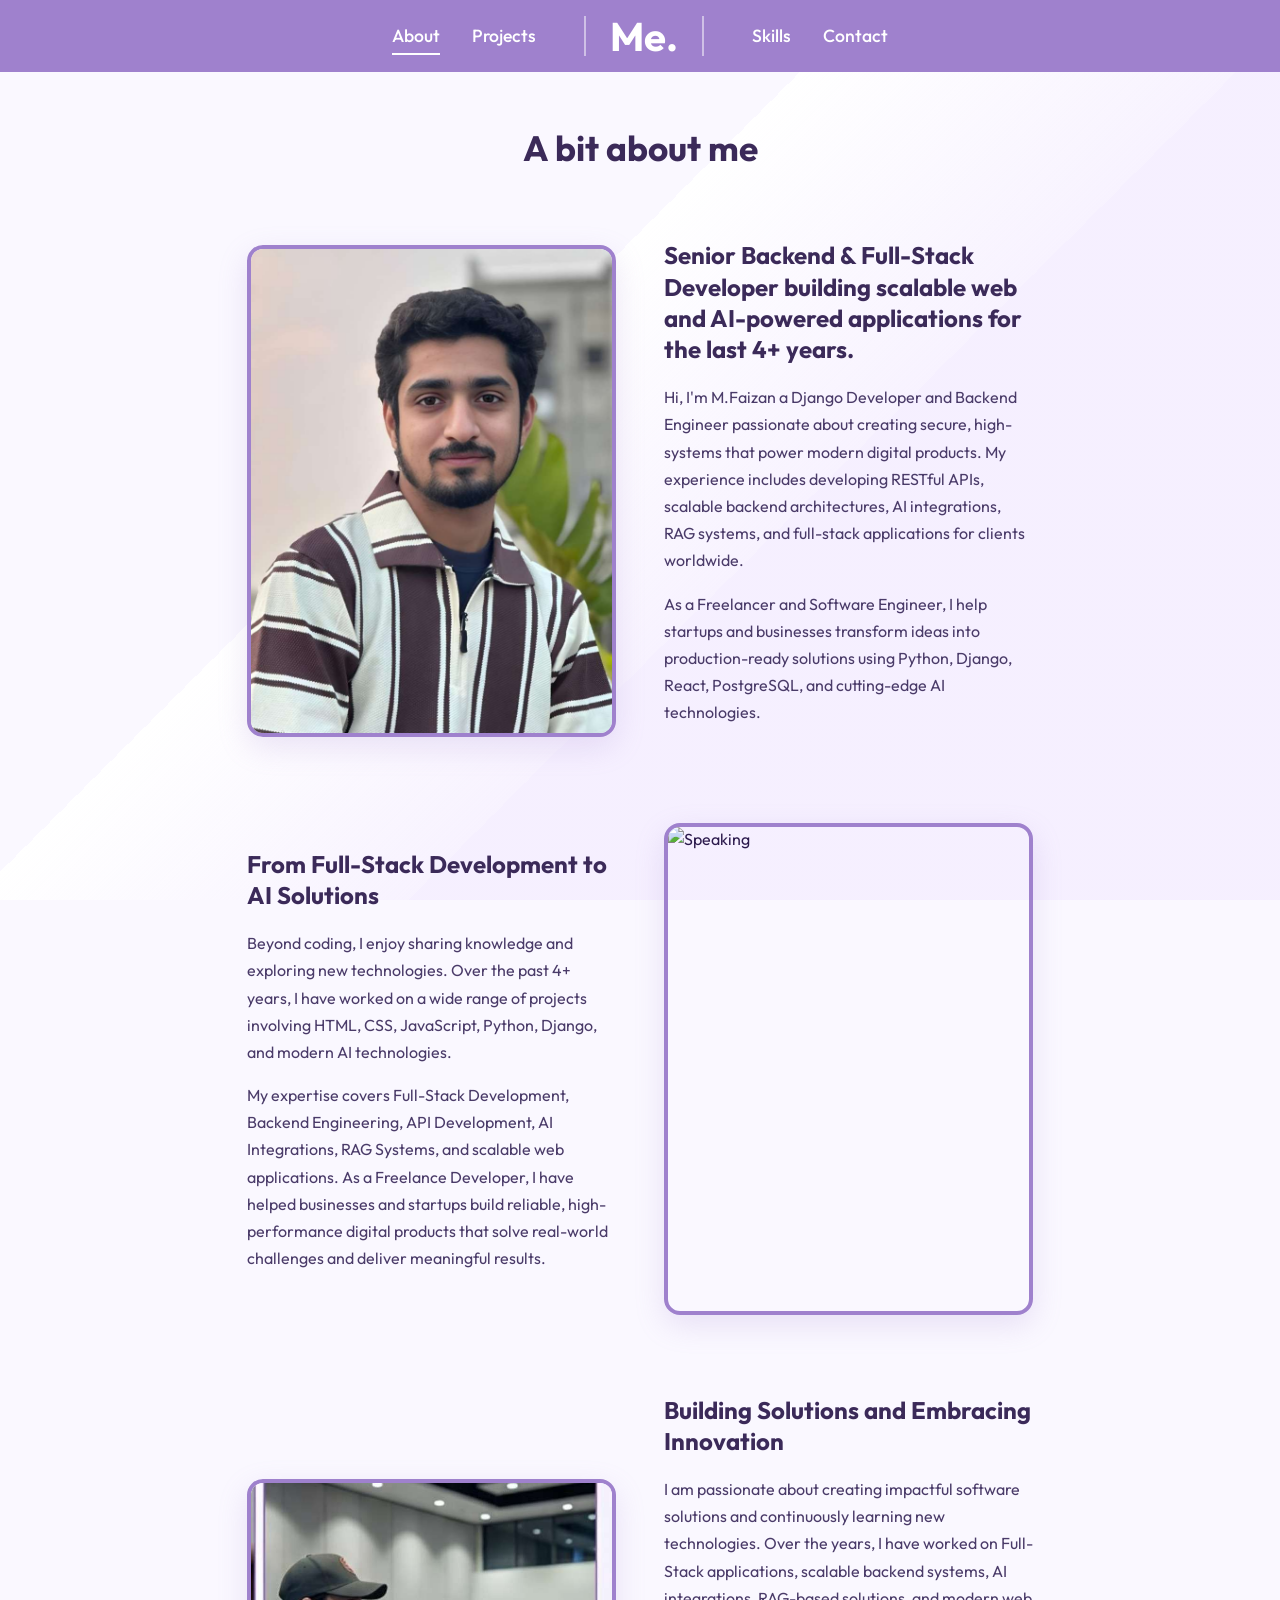
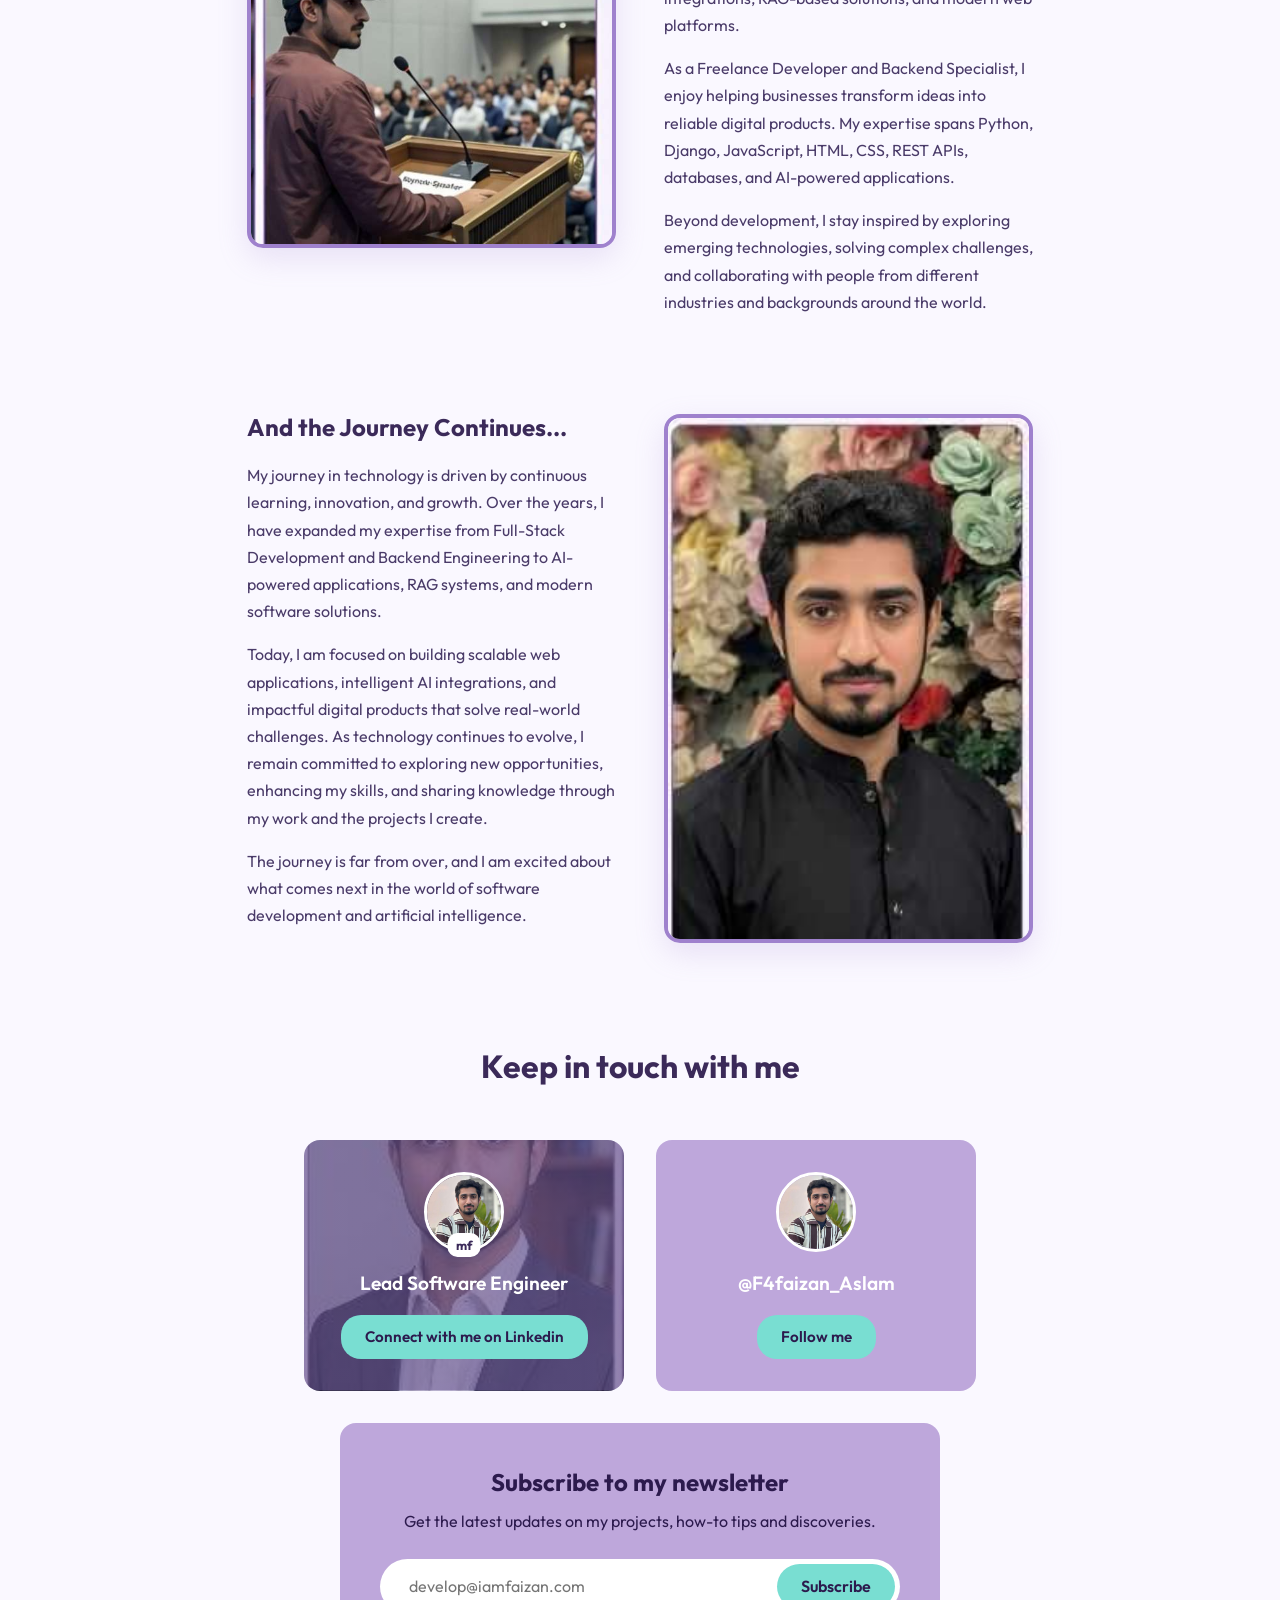
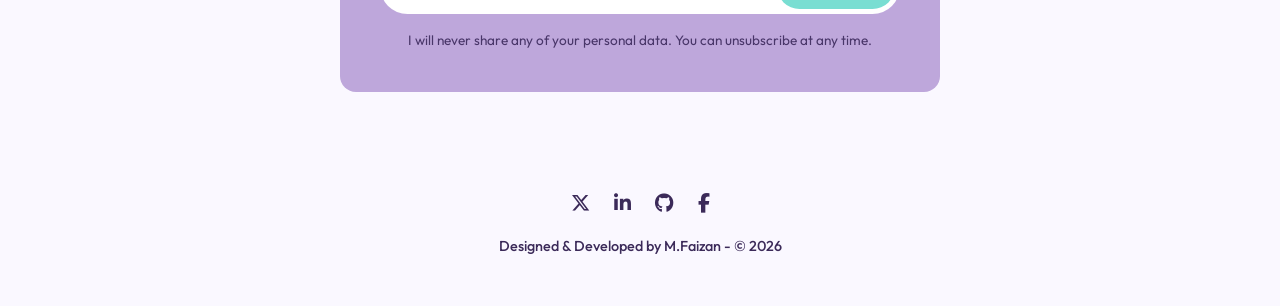
==== commit cfb98d4a: "feat: integrate EmailJS for newsletter subscriptions" ====
--- a/pages/About.html
+++ b/pages/About.html
@@ -123,11 +123,24 @@
         <p>Designed & Developed by M.Faizan - © 2026</p>
     </footer>
 
+    <script type="text/javascript" src="https://cdn.jsdelivr.net/npm/@emailjs/browser@4/dist/email.min.js"></script>
     <script>
+        // Initialize EmailJS
+        emailjs.init("486UEdCvkdmzOckxE");
+
         function subscribeNewsletter() {
             var emailInput = document.getElementById('newsletter-email');
             var msg = document.getElementById('subscribe-message');
             if (emailInput.value.trim() !== '') {
+                var subscriberEmail = emailInput.value.trim();
+                
+                // Send email using EmailJS
+                emailjs.send('service_hmmvbdh', 'template_60xp5rt', {
+                    name: "New Subscriber",
+                    email: subscriberEmail,
+                    message: "Someone just subscribed to your newsletter!"
+                });
+
                 msg.textContent = "You have successfully subscribed to my newsletter. Thank you!";
                 msg.style.display = 'block';
                 emailInput.value = '';
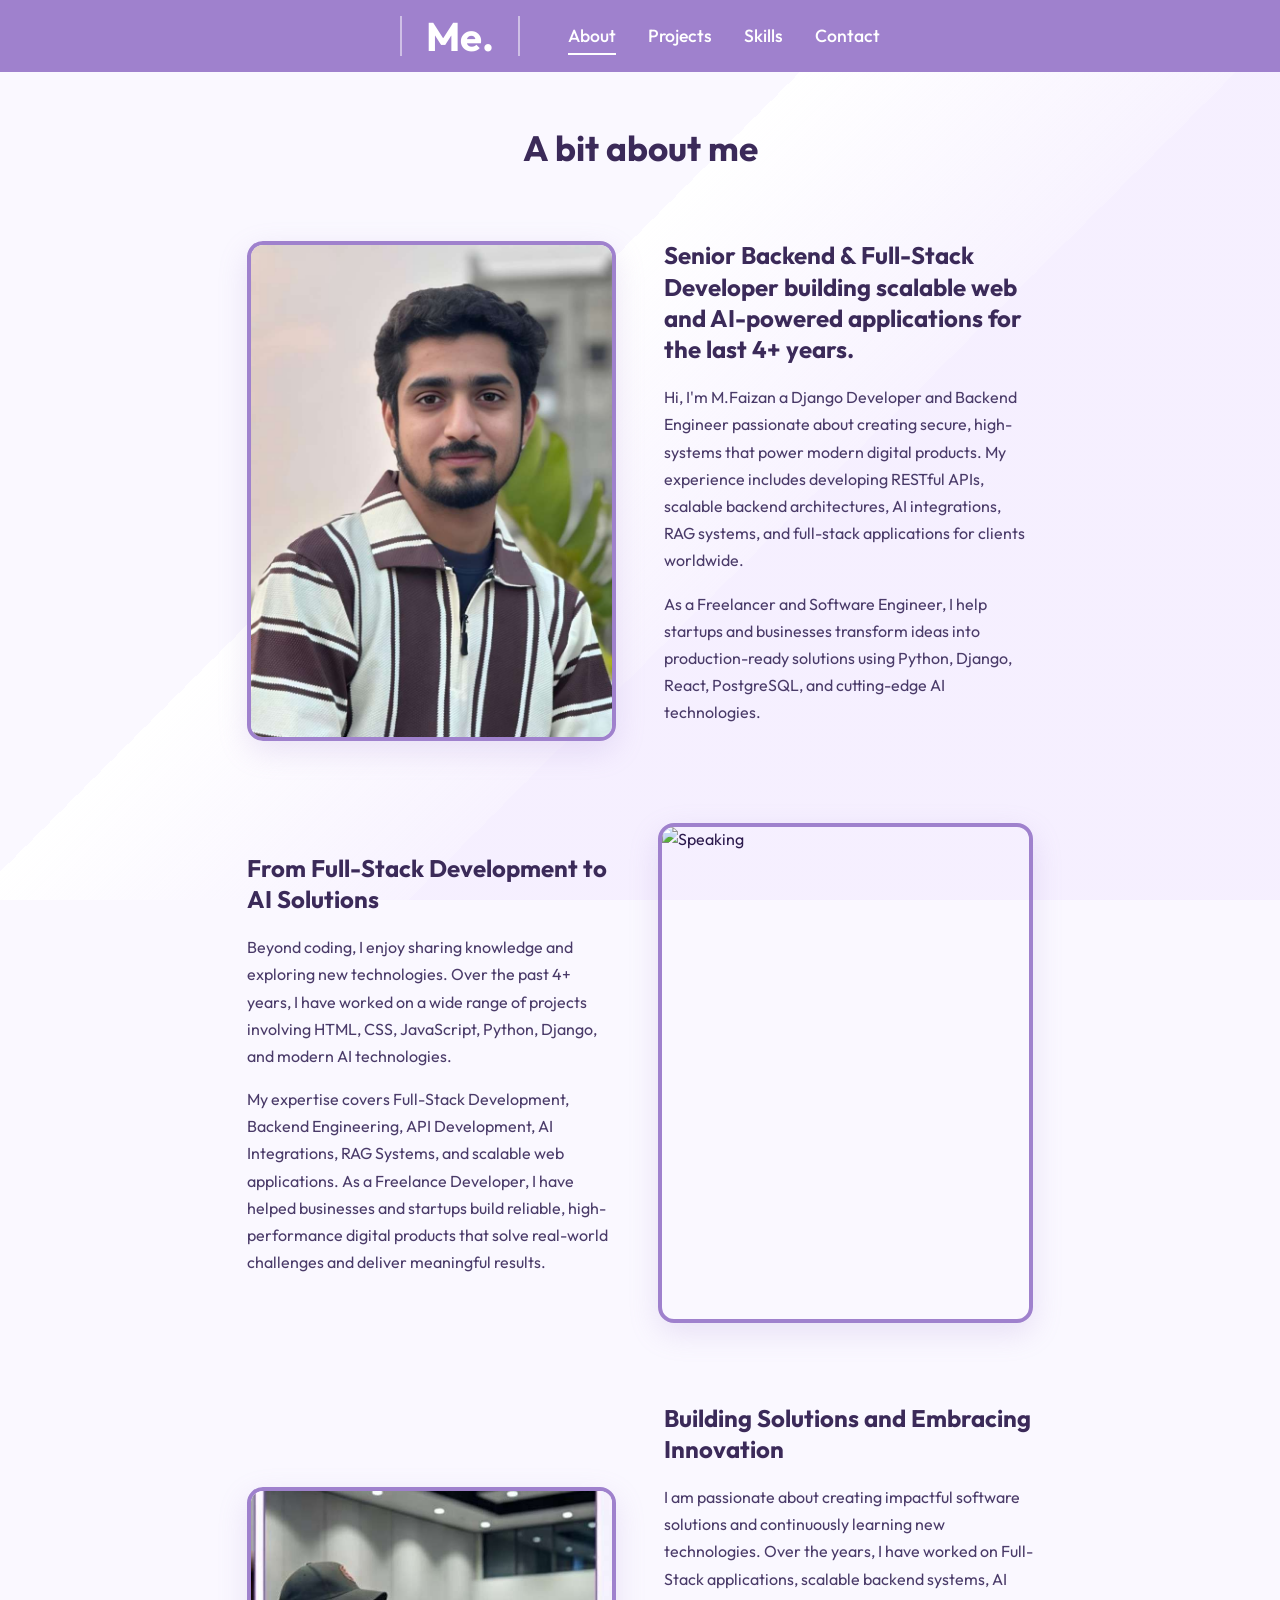
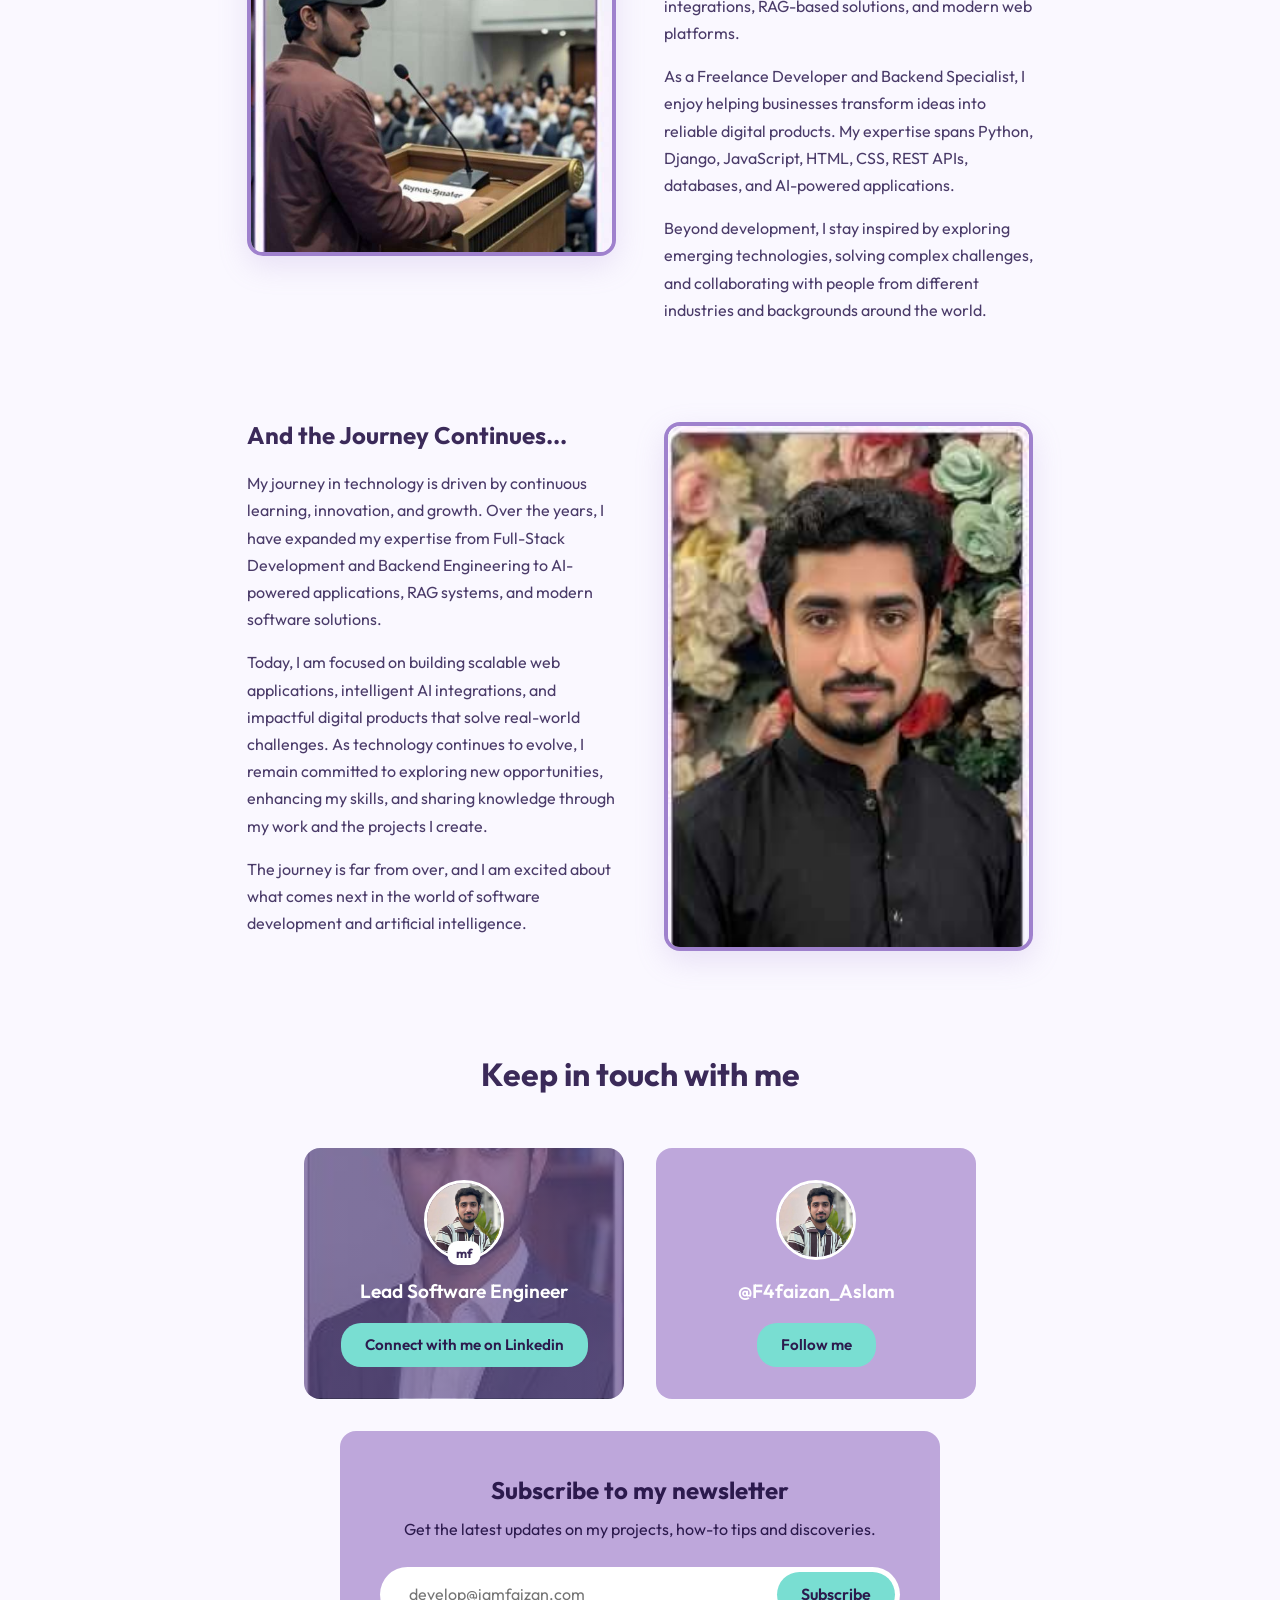
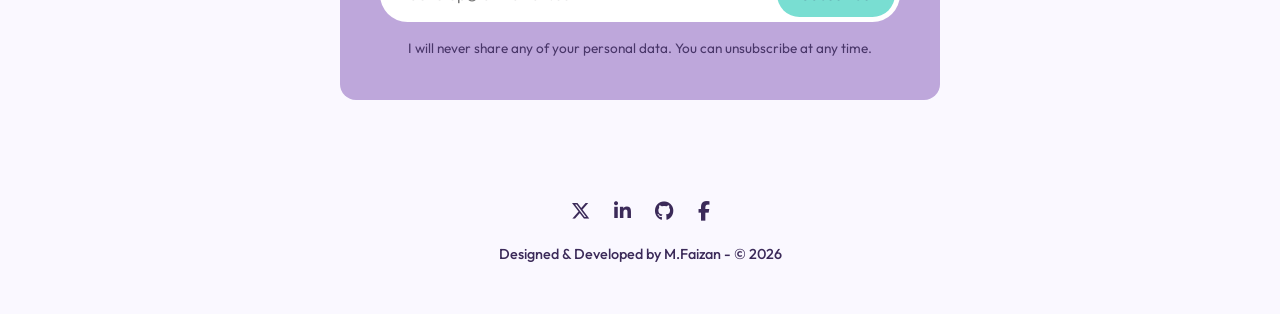
==== commit 24bfa27a: "fix: add mobile responsive hamburger menu and image lazy loading for all pages" ====
--- a/pages/About.html
+++ b/pages/About.html
@@ -10,16 +10,19 @@
 </head>
 <body class="maya-layout">
     <nav class="maya-top-nav">
-        <div class="nav-left">
-            <a href="About.html" class="active">About</a>
-            <a href="Projects.html">Projects</a>
-        </div>
         <div class="nav-logo">
             <a href="Me.html" style="text-decoration: none; color: inherit;">
                 <div class="logo-m">Me.</div>
             </a>
         </div>
-        <div class="nav-right">
+        <button class="hamburger maya-hamburger" id="maya-hamburger" aria-label="Toggle menu">
+            <span></span>
+            <span></span>
+            <span></span>
+        </button>
+        <div class="nav-mobile-links" id="maya-nav-links">
+            <a href="About.html" class="active">About</a>
+            <a href="Projects.html">Projects</a>
             <a href="Skills.html">Skills</a>
             <a href="contact.html">Contact</a>
         </div>
@@ -33,7 +36,7 @@
         <!-- ROW 1 -->
         <section class="maya-row row-image-left">
             <div class="maya-img-col">
-                <img src="../images/avatar.jpg" alt="Maya Shavin">
+                <img src="../images/avatar.jpg" alt="Maya Shavin" loading="lazy" decoding="async" width="400" height="500">
             </div>
             <div class="maya-text-col">
                 <h2>Senior Backend & Full-Stack Developer building scalable web and AI-powered applications for the last 4+ years.</h2>
@@ -50,14 +53,14 @@
                 <p>My expertise covers Full-Stack Development, Backend Engineering, API Development, AI Integrations, RAG Systems, and scalable web applications. As a Freelance Developer, I have helped businesses and startups build reliable, high-performance digital products that solve real-world challenges and deliver meaningful results.</p>
             </div>
             <div class="maya-img-col img-tall">
-                <img src="../images/Gemini_Generated_Image_bkn9udbkn9udbkn9.png" alt="Speaking" fetchpriority="high">
+                <img src="../images/Gemini_Generated_Image_bkn9udbkn9udbkn9.png" alt="Speaking" loading="lazy" decoding="async" width="400" height="500">
             </div>
         </section>
 
         <!-- ROW 3 -->
         <section class="maya-row row-image-left">
             <div class="maya-img-col img-square">
-                <img src="../images/box2.jpg" alt="Travel">
+                <img src="../images/box2.jpg" alt="Travel" loading="lazy" decoding="async" width="400" height="400">
             </div>
             <div class="maya-text-col">
                 <h2>Building Solutions and Embracing Innovation</h2>
@@ -76,7 +79,7 @@
                 <p>The journey is far from over, and I am excited about what comes next in the world of software development and artificial intelligence.</p>
             </div>
             <div class="maya-img-col img-natural">
-                <img src="../images/box3.jpg" alt="Journey" style="object-position: top center;">
+                <img src="../images/box3.jpg" alt="Journey" loading="lazy" decoding="async" width="400" height="300" style="object-position: top center;">
             </div>
         </section>
 
@@ -125,6 +128,20 @@
 
     <script type="text/javascript" src="https://cdn.jsdelivr.net/npm/@emailjs/browser@4/dist/email.min.js"></script>
     <script>
+        // Hamburger Menu Toggle
+        const mayaHamburger = document.getElementById('maya-hamburger');
+        const mayaNavLinks = document.getElementById('maya-nav-links');
+        mayaHamburger.addEventListener('click', function() {
+            mayaHamburger.classList.toggle('active');
+            mayaNavLinks.classList.toggle('open');
+        });
+        mayaNavLinks.querySelectorAll('a').forEach(function(link) {
+            link.addEventListener('click', function() {
+                mayaHamburger.classList.remove('active');
+                mayaNavLinks.classList.remove('open');
+            });
+        });
+
         // Initialize EmailJS
         emailjs.init("486UEdCvkdmzOckxE");
 
@@ -136,9 +153,9 @@
                 
                 // Send email using EmailJS
                 emailjs.send('service_hmmvbdh', 'template_60xp5rt', {
-                    name: "New Subscriber",
-                    email: subscriberEmail,
-                    message: "Someone just subscribed to your newsletter!"
+                    from_name: "New Subscriber",
+                    from_email: subscriberEmail,
+                    from_message: "Someone just subscribed to your newsletter!"
                 });
 
                 msg.textContent = "You have successfully subscribed to my newsletter. Thank you!";
--- a/css/style.css
+++ b/css/style.css
@@ -432,25 +432,161 @@
     font-weight: 500;
 }
 
+/* ===== DESKTOP - Hamburger hidden, links visible ===== */
+@media (min-width: 769px) {
+    .hamburger,
+    .maya-hamburger {
+        display: none !important;
+    }
+
+    /* Me.html: logo in center, links on sides */
+    .navbar {
+        justify-content: center;
+        gap: 3rem;
+    }
+
+    .nav-links {
+        display: flex !important;
+        flex-direction: row !important;
+        background: none !important;
+        border: none !important;
+        padding: 0 !important;
+        gap: 1.5rem !important;
+    }
+
+    .nav-links a {
+        padding: 0 !important;
+        border: none !important;
+    }
+
+    /* About/Contact/Projects/Skills pages nav */
+    .maya-top-nav {
+        justify-content: center;
+        gap: 3rem;
+    }
+
+    .nav-mobile-links {
+        display: flex !important;
+        flex-direction: row !important;
+        background: none !important;
+        border: none !important;
+        gap: 2rem !important;
+    }
+
+    .nav-mobile-links a {
+        padding: 0 !important;
+        border: none !important;
+        font-size: 1.1rem !important;
+    }
+}
+
+/* ===== HAMBURGER MENU ===== */
+.hamburger {
+    display: none;
+    flex-direction: column;
+    gap: 5px;
+    cursor: pointer;
+    padding: 8px;
+    background: none;
+    border: none;
+    z-index: 1100;
+}
+
+.hamburger span {
+    display: block;
+    width: 25px;
+    height: 3px;
+    background-color: white;
+    border-radius: 3px;
+    transition: all 0.3s ease;
+}
+
+.hamburger.active span:nth-child(1) {
+    transform: rotate(45deg) translate(5px, 6px);
+}
+
+.hamburger.active span:nth-child(2) {
+    opacity: 0;
+}
+
+.hamburger.active span:nth-child(3) {
+    transform: rotate(-45deg) translate(5px, -6px);
+}
+
+/* ===== MOBILE MEDIA QUERY - Me.html navbar ===== */
 @media (max-width: 768px) {
     .navbar {
+        flex-wrap: wrap;
+        justify-content: space-between;
+        padding: 0.8rem 1rem;
+        gap: 0;
+        position: relative;
+    }
+
+    .hamburger {
+        display: flex;
+        order: 3;
+    }
+
+    .logo {
+        order: 1;
+        border: none;
+        padding: 0;
+    }
+
+    .nav-links {
+        display: none;
         flex-direction: column;
-        padding: 1rem;
-        gap: 1rem;
+        width: 100%;
+        order: 4;
+        gap: 0;
+        background-color: var(--primary-purple);
+        padding: 0.5rem 0;
+        border-top: 1px solid rgba(255,255,255,0.2);
+    }
+
+    .nav-links.open {
+        display: flex;
+    }
+
+    .nav-links a {
+        padding: 0.8rem 1.5rem;
+        font-size: 1rem;
+        border-bottom: 1px solid rgba(255,255,255,0.1);
+    }
+
+    .hero h1 {
+        font-size: 1.5rem;
+        margin-bottom: 1.5rem;
     }
 
     .image-grid {
         grid-template-columns: 1fr;
         grid-template-rows: auto;
+        gap: 0.7rem;
     }
 
     .item-1,
     .item-2,
     .item-3,
     .item-4 {
-        grid-column: 1;
-        grid-row: auto;
-        height: 200px;
+        grid-column: 1 !important;
+        grid-row: auto !important;
+        height: 220px;
+    }
+
+    .item-1 img {
+        transform: none;
+        object-position: center center;
+    }
+
+    .item-4 img {
+        transform: none;
+        object-position: center center;
+    }
+
+    .intro p {
+        font-size: 1rem;
     }
 
     .blog-cards {
@@ -459,6 +595,35 @@
 
     .social-cards {
         flex-direction: column;
+    }
+
+    .social-card {
+        width: 100%;
+    }
+
+    .newsletter {
+        padding: 2rem 1.2rem;
+    }
+
+    .subscribe-form {
+        flex-direction: column;
+        border-radius: 12px;
+        gap: 0.5rem;
+        padding: 0.5rem;
+    }
+
+    .subscribe-form input {
+        padding: 0.8rem 1rem;
+        text-align: center;
+    }
+
+    .subscribe-form button {
+        width: 100%;
+        border-radius: 20px;
+    }
+
+    .container {
+        padding: 1.2rem;
     }
 }
 
@@ -1268,21 +1433,122 @@
     margin: 4rem 0;
 }
 
-/* Responsive tweaks */
+/* ===== MOBILE - maya-top-nav (About, Contact, Projects, Skills pages) ===== */
 @media (max-width: 768px) {
     .maya-top-nav {
+        flex-wrap: wrap;
+        justify-content: space-between;
+        padding: 0.8rem 1rem;
+        gap: 0;
+        position: relative;
+    }
+
+    .nav-left,
+    .nav-right {
+        display: none;
         flex-direction: column;
-        gap: 1rem;
+        width: 100%;
+        background-color: #9f81cd;
+        gap: 0;
+        padding: 0.5rem 0;
+    }
+
+    .nav-left.open,
+    .nav-right.open {
+        display: flex;
+    }
+
+    .nav-left a,
+    .nav-right a {
+        padding: 0.8rem 1.5rem;
+        border-bottom: 1px solid rgba(255,255,255,0.15);
+        font-size: 1rem;
+    }
+
+    .nav-logo {
+        order: 1;
+        border: none;
+        padding: 0;
+    }
+
+    .maya-hamburger {
+        display: flex;
+        order: 2;
+    }
+
+    .nav-mobile-links {
+        order: 3;
+        width: 100%;
+        display: none;
+        flex-direction: column;
+        background-color: #9f81cd;
+        border-top: 1px solid rgba(255,255,255,0.2);
+    }
+
+    .nav-mobile-links.open {
+        display: flex;
+    }
+
+    .nav-mobile-links a {
+        color: white;
+        text-decoration: none;
+        padding: 0.8rem 1.5rem;
+        font-size: 1rem;
+        font-weight: 500;
+        border-bottom: 1px solid rgba(255,255,255,0.15);
+        transition: background 0.2s;
+    }
+
+    .nav-mobile-links a:hover {
+        background: rgba(255,255,255,0.1);
     }
 
     .maya-row {
         flex-direction: column !important;
-        gap: 2rem;
+        gap: 1.5rem;
+    }
+
+    .maya-img-col img {
+        max-width: 100%;
+        max-height: 300px;
+    }
+
+    .maya-main-content {
+        padding: 2rem 1.2rem;
+    }
+
+    .about-title {
+        font-size: 1.7rem;
+    }
+
+    .maya-text-col h2 {
+        font-size: 1.2rem;
     }
 
     .touch-cards {
         flex-direction: column;
         align-items: center;
+    }
+
+    .touch-card {
+        width: 100%;
+        max-width: 100%;
+    }
+
+    .newsletter-input-group {
+        flex-direction: column;
+        border-radius: 12px;
+        gap: 0.5rem;
+    }
+
+    .newsletter-input-group input {
+        text-align: center;
+        border-radius: 20px;
+    }
+
+    .newsletter-input-group button {
+        width: 100%;
+        border-radius: 20px;
     }
 
     .project-header-row {
@@ -1297,6 +1563,28 @@
 
     .laptop-mockup {
         width: 100%;
+    }
+
+    .projects-hero-links {
+        flex-direction: column;
+        gap: 1rem;
+    }
+
+    .contact-keep-in-touch h1 {
+        font-size: 1.5rem;
+    }
+
+    .contact-form-box {
+        padding: 1.5rem 1rem;
+    }
+
+    .mp-body {
+        flex-direction: column;
+    }
+
+    .mp-header {
+        flex-direction: column;
+        align-items: center;
     }
 }
 
@@ -1554,6 +1842,10 @@
     .contact-social-grid {
         grid-template-columns: 1fr;
     }
+
+    .contact-card {
+        padding: 1.5rem;
+    }
 }
 
 /* Skills Page specific styles */
